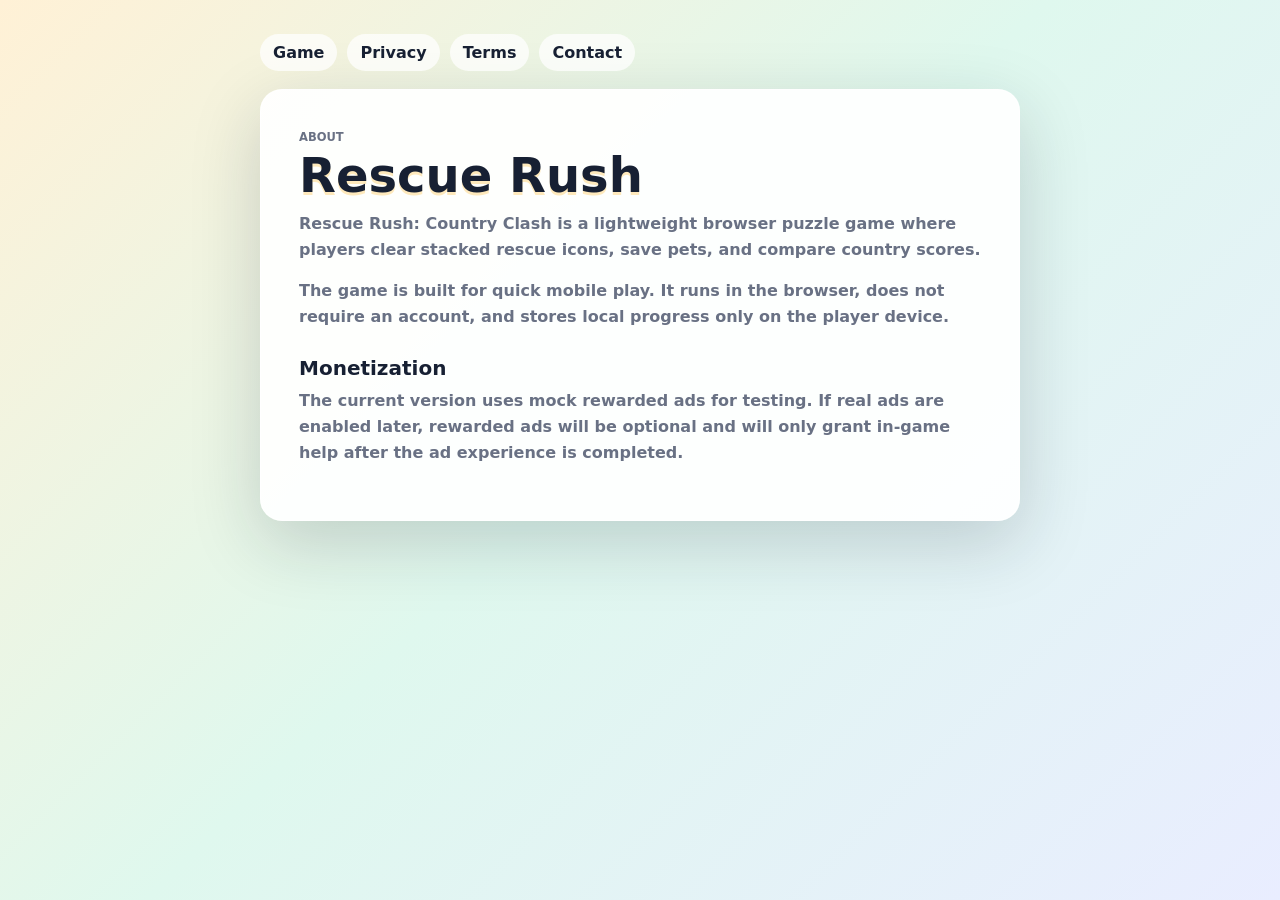
==== about.html @ 9eee454a "Add rewarded ad adapter and policy pages" ====
<!doctype html>
<html lang="en">
  <head>
    <meta charset="UTF-8" />
    <meta name="viewport" content="width=device-width, initial-scale=1.0" />
    <title>About Rescue Rush</title>
    <link rel="stylesheet" href="styles.css?v=20" />
  </head>
  <body class="legal-page">
    <main class="legal-shell">
      <nav class="legal-nav" aria-label="Site links">
        <a href="index.html">Game</a>
        <a href="privacy.html">Privacy</a>
        <a href="terms.html">Terms</a>
        <a href="contact.html">Contact</a>
      </nav>
      <article class="legal-card">
        <p class="eyebrow">About</p>
        <h1>Rescue Rush</h1>
        <p>
          Rescue Rush: Country Clash is a lightweight browser puzzle game where players clear stacked rescue icons,
          save pets, and compare country scores.
        </p>
        <p>
          The game is built for quick mobile play. It runs in the browser, does not require an account, and stores
          local progress only on the player device.
        </p>
        <h2>Monetization</h2>
        <p>
          The current version uses mock rewarded ads for testing. If real ads are enabled later, rewarded ads will be
          optional and will only grant in-game help after the ad experience is completed.
        </p>
      </article>
    </main>
  </body>
</html>
---- styles.css ----
:root {
  color-scheme: light;
  --ink: #172033;
  --muted: #697184;
  --paper: #fff7e9;
  --panel: #ffffff;
  --line: rgba(23, 32, 51, 0.11);
  --mint: #4ec4a0;
  --tomato: #ff5f58;
  --blue: #5577ff;
  --grape: #8b5cf6;
  --gold: #ffc247;
  --shadow: 0 22px 70px rgba(22, 30, 46, 0.18);
  font-family:
    "Fredoka", Inter, ui-sans-serif, system-ui, -apple-system, BlinkMacSystemFont, "Segoe UI", sans-serif;
}

* {
  box-sizing: border-box;
}

body {
  min-height: 100vh;
  margin: 0;
  background:
    linear-gradient(115deg, rgba(255, 194, 71, 0.3), transparent 34%),
    linear-gradient(245deg, rgba(85, 119, 255, 0.22), transparent 36%),
    repeating-linear-gradient(135deg, rgba(255, 255, 255, 0.22) 0 12px, transparent 12px 24px),
    linear-gradient(135deg, #fff1d6 0%, #dff8ee 46%, #ffe4ec 100%);
  color: var(--ink);
}

button,
select {
  font: inherit;
}

button {
  border: 0;
  border-radius: 12px;
  background: var(--ink);
  color: white;
  cursor: pointer;
  min-height: 42px;
  padding: 0 16px;
  font-weight: 800;
}

button:active {
  transform: translateY(1px);
}

.app-shell {
  width: min(860px, 100%);
  min-height: 100vh;
  margin: 0 auto;
  padding: 20px;
  display: grid;
  grid-template-columns: minmax(320px, 450px) minmax(280px, 330px);
  gap: 20px;
  align-items: center;
  justify-content: center;
}

.screen {
  background: rgba(255, 255, 255, 0.88);
  border: 1px solid rgba(255, 255, 255, 0.96);
  box-shadow: var(--shadow);
  backdrop-filter: blur(18px);
}

.game-screen {
  width: min(450px, 100%);
  min-height: 730px;
  border-radius: 30px;
  padding: 18px;
  display: flex;
  flex-direction: column;
  gap: 11px;
  position: relative;
  overflow: hidden;
}

.game-screen::before {
  content: "";
  position: absolute;
  inset: 0;
  background:
    linear-gradient(180deg, rgba(255, 255, 255, 0.72), transparent 34%),
    repeating-linear-gradient(90deg, rgba(255, 95, 88, 0.05) 0 10px, transparent 10px 20px);
  pointer-events: none;
}

.side-screen {
  border-radius: 22px;
  padding: 22px;
  display: grid;
  gap: 20px;
  position: relative;
}

.game-screen > *,
.side-screen > * {
  position: relative;
}

.top-bar,
.country-panel,
.preference-panel,
.status-row,
.actions,
.modal-actions {
  display: flex;
  align-items: center;
  justify-content: space-between;
  gap: 12px;
}

.header-actions {
  display: flex;
  gap: 8px;
  align-items: center;
}

.eyebrow {
  margin: 0 0 4px;
  color: var(--tomato);
  font-size: 0.72rem;
  font-weight: 900;
  letter-spacing: 0;
  text-transform: uppercase;
}

h1,
h2,
h3,
p {
  margin-top: 0;
}

h1 {
  margin-bottom: 0;
  font-size: 2.22rem;
  line-height: 1;
  letter-spacing: 0;
  text-shadow: 0 3px 0 rgba(255, 194, 71, 0.36);
}

h2 {
  margin-bottom: 8px;
  font-size: 1.75rem;
}

h3 {
  margin-bottom: 10px;
}

.compact-copy,
.rules {
  color: var(--muted);
  line-height: 1.5;
}

.brand-lockup {
  display: grid;
  gap: 2px;
}

.tagline {
  margin: 0;
  color: var(--muted);
  font-weight: 800;
  font-size: 0.84rem;
}

.live-heat {
  min-height: 30px;
  border: 2px solid rgba(23, 32, 51, 0.08);
  border-radius: 999px;
  background: linear-gradient(180deg, #fff7d8, #ffffff);
  box-shadow: inset 0 -4px 0 rgba(255, 194, 71, 0.18), 0 8px 18px rgba(23, 32, 51, 0.08);
  color: #5f3200;
  display: grid;
  place-items: center;
  font-size: 0.72rem;
  font-weight: 950;
}

.live-heat.pop {
  animation: badge-pop 420ms ease-out;
}

.icon-button {
  width: 48px;
  min-height: 48px;
  padding: 0;
  border-radius: 50%;
  background: linear-gradient(180deg, #ffffff, #e8f0ff);
  box-shadow: inset 0 -4px 0 rgba(23, 32, 51, 0.08), 0 9px 18px rgba(23, 32, 51, 0.12);
  color: var(--ink);
  font-size: 1.4rem;
}

.drawer-close {
  display: none;
}

.country-panel {
  padding: 11px 12px;
  border: 1px solid rgba(255, 255, 255, 0.86);
  border-radius: 16px;
  background: linear-gradient(135deg, rgba(255, 247, 233, 0.95), rgba(255, 255, 255, 0.9));
  box-shadow: inset 0 -3px 0 rgba(23, 32, 51, 0.05);
  font-weight: 800;
}

.preference-panel {
  padding: 9px 10px;
  border-radius: 16px;
  background: rgba(255, 255, 255, 0.58);
  border: 1px solid rgba(255, 255, 255, 0.86);
  box-shadow: inset 0 -3px 0 rgba(23, 32, 51, 0.04);
}

.preference-panel span {
  color: var(--muted);
  font-size: 0.76rem;
  font-weight: 900;
  text-transform: uppercase;
}

.theme-switcher {
  min-width: 0;
  display: flex;
  gap: 7px;
  justify-content: flex-end;
  flex-wrap: wrap;
}

.theme-chip {
  min-height: 34px;
  border-radius: 999px;
  padding: 0 11px;
  background: #edf4f1;
  color: var(--ink);
  box-shadow: inset 0 -3px 0 rgba(23, 32, 51, 0.07);
  font-size: 0.78rem;
}

.theme-chip.active {
  background: linear-gradient(180deg, #ff8f86, var(--tomato));
  color: white;
  box-shadow: inset 0 -4px 0 rgba(111, 24, 24, 0.16), 0 8px 18px rgba(255, 95, 88, 0.22);
}

.country-panel select {
  border: 1px solid rgba(23, 32, 51, 0.1);
  border-radius: 12px;
  background: white;
  color: var(--ink);
  min-height: 42px;
  padding: 0 14px;
  font-weight: 800;
}

.status-row {
  display: grid;
  grid-template-columns: repeat(3, 1fr);
}

.status-row div {
  border-radius: 16px;
  background: linear-gradient(180deg, #ffffff, #eaf8f1);
  border: 1px solid rgba(255, 255, 255, 0.86);
  box-shadow: inset 0 -4px 0 rgba(78, 196, 160, 0.12);
  padding: 8px 6px;
  text-align: center;
}

.status-row span {
  display: block;
  font-size: 1.15rem;
  font-weight: 900;
}

.status-row small {
  color: var(--muted);
  font-size: 0.72rem;
  font-weight: 800;
}

.board-wrap {
  flex: 1;
  min-height: 0;
  border-radius: 22px;
  background:
    linear-gradient(180deg, rgba(255, 255, 255, 0.9), rgba(255, 250, 239, 0.86)),
    repeating-linear-gradient(45deg, rgba(255, 194, 71, 0.2) 0 12px, rgba(78, 196, 160, 0.16) 12px 24px);
  border: 2px solid rgba(255, 255, 255, 0.96);
  box-shadow:
    inset 0 0 0 1px rgba(23, 32, 51, 0.08),
    inset 0 -14px 30px rgba(23, 32, 51, 0.05);
  overflow: hidden;
  position: relative;
}

.board-wrap.matching {
  animation: board-bump 260ms ease-out;
}

.board {
  position: relative;
  width: 100%;
  height: 100%;
  min-height: 430px;
  padding-top: 38px;
}

.board-banner {
  position: absolute;
  top: 12px;
  left: 12px;
  right: 12px;
  z-index: 20;
  display: flex;
  align-items: center;
  justify-content: space-between;
  gap: 10px;
  border-radius: 14px;
  background: rgba(255, 255, 255, 0.78);
  border: 1px solid rgba(255, 255, 255, 0.95);
  box-shadow: 0 8px 24px rgba(23, 32, 51, 0.08);
  padding: 8px 10px;
  backdrop-filter: blur(12px);
}

.board-banner span {
  border-radius: 999px;
  background: var(--tomato);
  color: white;
  padding: 5px 9px;
  font-size: 0.72rem;
  font-weight: 900;
}

.board-banner strong {
  min-width: 0;
  color: var(--ink);
  font-size: 0.78rem;
  line-height: 1.1;
}

.board-banner em {
  flex: 0 0 auto;
  border-radius: 999px;
  background: #172033;
  color: white;
  padding: 5px 9px;
  font-size: 0.68rem;
  font-style: normal;
  font-weight: 900;
  box-shadow: inset 0 -3px 0 rgba(255, 255, 255, 0.12);
}

.board-banner em.hot {
  background: linear-gradient(180deg, #8b5cf6, #5577ff);
  animation: badge-pop 420ms ease-out;
}

.tile {
  position: absolute;
  width: 60px;
  height: 60px;
  border: 3px solid rgba(255, 255, 255, 0.96);
  border-radius: 16px;
  display: grid;
  place-items: center;
  background:
    radial-gradient(circle at 28% 22%, rgba(255, 255, 255, 0.72), transparent 22px),
    linear-gradient(180deg, color-mix(in srgb, var(--tile-color), #ffffff 16%), var(--tile-color));
  box-shadow:
    0 8px 0 color-mix(in srgb, var(--tile-color), #172033 30%),
    0 15px 24px rgba(29, 39, 54, 0.2);
  color: #171b22;
  font-size: 1.75rem;
  user-select: none;
  transition:
    transform 160ms ease,
    opacity 160ms ease,
    filter 160ms ease,
    box-shadow 160ms ease;
}

.tile.picked {
  animation: picked 220ms ease-out;
}

.tile:not(.blocked) {
  cursor: pointer;
}

.tile:not(.blocked):hover {
  transform: translateY(-6px) scale(1.04) rotate(-1deg);
}

.tile.blocked {
  filter: saturate(0.5);
  opacity: 0.38;
}

.tile.hint {
  animation: pulse 700ms ease-in-out 2;
}

.tile.hot {
  animation: hot-tile 1250ms ease-in-out infinite;
}

.tile.endgame {
  opacity: 1;
  filter: saturate(1.08);
  transform: scale(1.04);
}

.hard-board .tile {
  width: 48px;
  height: 48px;
  border-radius: 12px;
  font-size: 1.3rem;
  border-width: 2px;
  box-shadow:
    0 7px 0 color-mix(in srgb, var(--tile-color), #172033 34%),
    0 12px 18px rgba(29, 39, 54, 0.2);
}

.hard-board .tile.blocked {
  opacity: 0.5;
  filter: saturate(0.45) brightness(0.82);
}

.match-toast {
  position: absolute;
  left: 50%;
  bottom: 104px;
  z-index: 40;
  transform: translateX(-50%);
  border-radius: 999px;
  background: linear-gradient(180deg, #ffffff, #fff3cf);
  color: #5f3200;
  box-shadow: 0 12px 30px rgba(23, 32, 51, 0.16);
  border: 1px solid rgba(255, 255, 255, 0.9);
  padding: 9px 16px;
  font-weight: 950;
  pointer-events: none;
  animation: toast-pop 900ms ease both;
}

.match-toast.hidden {
  display: none;
}

.burst {
  position: absolute;
  left: 50%;
  top: 56%;
  z-index: 35;
  transform: translate(-50%, -50%);
  pointer-events: none;
  font-size: 1.3rem;
  animation: burst-float 720ms ease-out forwards;
}

.tray {
  min-height: 78px;
  border: 4px solid #6a3a14;
  border-radius: 16px;
  background:
    linear-gradient(180deg, rgba(255, 222, 139, 0.42), transparent 42%),
    linear-gradient(180deg, #a86b2a, #6b3a14);
  padding: 9px 10px;
  display: grid;
  grid-template-columns: repeat(7, 1fr);
  gap: 6px;
  box-shadow:
    inset 0 7px 0 rgba(255, 255, 255, 0.12),
    inset 0 -9px 0 rgba(42, 20, 4, 0.28),
    0 8px 0 #3f220b,
    0 16px 26px rgba(23, 32, 51, 0.18);
  transition:
    border-color 180ms ease,
    box-shadow 180ms ease,
    transform 180ms ease;
}

.tray.warm {
  border-color: rgba(255, 194, 71, 0.72);
  box-shadow: inset 0 4px 18px rgba(23, 32, 51, 0.06), 0 0 0 4px rgba(255, 194, 71, 0.18);
}

.tray.danger {
  border-color: rgba(255, 95, 88, 0.85);
  box-shadow: inset 0 4px 18px rgba(23, 32, 51, 0.06), 0 0 0 5px rgba(255, 95, 88, 0.18);
  animation: tray-warning 760ms ease-in-out infinite;
}

.tray-label {
  margin: 1px 2px -4px;
  color: var(--muted);
  font-size: 0.74rem;
  font-weight: 900;
  text-align: center;
}

.tray-slot {
  min-width: 0;
  border: 2px dashed rgba(63, 34, 11, 0.32);
  border-radius: 10px;
  background: rgba(74, 35, 8, 0.26);
  display: grid;
  place-items: center;
  aspect-ratio: 1;
}

.tray-tile {
  width: 100%;
  height: 100%;
  border-radius: 12px;
  display: grid;
  place-items: center;
  background:
    radial-gradient(circle at 30% 22%, rgba(255, 255, 255, 0.72), transparent 18px),
    var(--tile-color);
  box-shadow: inset 0 -4px 0 rgba(23, 32, 51, 0.12);
  font-size: 1.45rem;
  font-weight: 900;
}

.rescue-bench {
  min-height: 34px;
  margin-top: -5px;
  display: grid;
  grid-template-columns: repeat(3, 44px);
  justify-content: center;
  gap: 8px;
  opacity: 0.42;
}

.rescue-bench.active {
  opacity: 1;
}

.bench-slot {
  width: 44px;
  height: 34px;
  border-radius: 11px;
  border: 2px solid rgba(23, 32, 51, 0.1);
  background: rgba(255, 255, 255, 0.64);
  display: grid;
  place-items: center;
  box-shadow: inset 0 -4px 0 rgba(23, 32, 51, 0.08);
  font-size: 1.25rem;
}

.actions {
  display: grid;
  grid-template-columns: repeat(3, 1fr);
  gap: 9px;
}

.tool-button {
  min-height: 58px;
  padding: 5px 4px;
  border-radius: 13px;
  background: linear-gradient(180deg, #2da8ff, #0c68b8);
  box-shadow: inset 0 -5px 0 rgba(0, 42, 83, 0.34), 0 7px 0 rgba(23, 32, 51, 0.12);
  display: grid;
  place-items: center;
  gap: 1px;
  font-size: 0.78rem;
  text-shadow: 0 2px 0 rgba(0, 0, 0, 0.24);
  position: relative;
}

.tool-button span {
  font-size: 1.35rem;
  line-height: 1;
  color: #ffd84d;
}

.tool-button em {
  position: absolute;
  top: -9px;
  right: -7px;
  width: 25px;
  height: 25px;
  display: grid;
  place-items: center;
  border-radius: 50%;
  background: #05070c;
  color: white;
  font-size: 0.76rem;
  font-style: normal;
  box-shadow: 0 3px 0 rgba(23, 32, 51, 0.18);
}

.tool-button.empty {
  filter: saturate(0.68);
}

.metrics-strip {
  display: grid;
  grid-template-columns: repeat(4, 1fr);
  gap: 7px;
  border-radius: 16px;
  background: rgba(255, 255, 255, 0.62);
  border: 1px solid rgba(255, 255, 255, 0.86);
  padding: 7px;
}

.metrics-strip div {
  min-width: 0;
  border-radius: 12px;
  background: linear-gradient(180deg, #ffffff, #f1f7f4);
  padding: 7px 4px;
  text-align: center;
  box-shadow: inset 0 -3px 0 rgba(23, 32, 51, 0.04);
}

.metrics-strip strong {
  display: block;
  font-size: 0.98rem;
}

.metrics-strip span {
  display: block;
  color: var(--muted);
  font-size: 0.64rem;
  font-weight: 950;
  text-transform: uppercase;
}

.site-footer {
  display: flex;
  justify-content: center;
  gap: 12px;
  flex-wrap: wrap;
  color: var(--muted);
  font-size: 0.72rem;
  font-weight: 800;
}

.site-footer a {
  color: inherit;
  text-decoration: none;
}

.site-footer a:hover {
  color: var(--ink);
}

.leaderboard-tabs {
  display: grid;
  grid-template-columns: repeat(3, 1fr);
  gap: 7px;
  margin-bottom: 9px;
}

.leader-tab {
  min-height: 36px;
  padding: 0 8px;
  border: 2px solid rgba(23, 32, 51, 0.1);
  border-radius: 10px;
  background: white;
  color: var(--ink);
  box-shadow: inset 0 -3px 0 rgba(23, 32, 51, 0.06);
  font-size: 0.76rem;
}

.leader-tab.active {
  background: #080b12;
  color: #fff457;
  border-color: #080b12;
}

.leaderboard {
  display: grid;
  gap: 8px;
  margin: 0;
  padding: 0;
  list-style: none;
}

.leaderboard li {
  display: grid;
  grid-template-columns: 1fr auto;
  gap: 10px;
  border: 2px solid rgba(23, 32, 51, 0.1);
  border-radius: 12px;
  padding: 8px;
  background: linear-gradient(180deg, white, #f7fbf9);
  box-shadow: inset 0 -3px 0 rgba(23, 32, 51, 0.04);
  font-weight: 850;
}

.leaderboard li.you {
  background: linear-gradient(180deg, #fff457, #ffd84d);
  border-color: #111827;
}

.leaderboard strong {
  min-width: 0;
  display: grid;
  grid-template-columns: 26px 34px 1fr;
  align-items: center;
  gap: 6px;
}

.leaderboard b {
  font-size: 1.05rem;
}

.leaderboard i {
  width: 32px;
  height: 32px;
  display: grid;
  place-items: center;
  border-radius: 50%;
  background: #eef6ff;
  font-style: normal;
}

.leaderboard small {
  display: block;
  color: #2574da;
  font-size: 0.66rem;
  line-height: 1.1;
}

.leaderboard em {
  align-self: center;
  border-radius: 999px;
  background: #080b12;
  color: white;
  padding: 4px 8px;
  font-style: normal;
  font-size: 0.78rem;
}

.player-rank {
  border-radius: 12px;
  background: #080b12;
  color: white;
  padding: 10px 12px;
  font-size: 0.8rem;
  font-weight: 900;
  text-align: center;
}

.rules {
  margin: 0;
  padding-left: 20px;
}

.modal {
  position: fixed;
  inset: 0;
  z-index: 120;
  background: rgba(18, 24, 34, 0.48);
  display: grid;
  place-items: center;
  padding: 18px;
}

.modal.hidden {
  display: none;
}

.modal-card {
  width: min(420px, 100%);
  border-radius: 22px;
  background: white;
  box-shadow: var(--shadow);
  padding: 22px;
  border: 1px solid rgba(255, 255, 255, 0.9);
}

.tool-card {
  border: 4px solid #111827;
}

.tool-preview {
  min-height: 72px;
  margin: 12px 0;
  border-radius: 16px;
  background: linear-gradient(180deg, #fff7d8, #ffffff);
  border: 2px solid rgba(23, 32, 51, 0.12);
  display: grid;
  place-items: center;
  color: #111827;
  font-size: 1.4rem;
  font-weight: 950;
}

.ad-card {
  border: 4px solid #111827;
}

.ad-progress {
  height: 12px;
  margin: 16px 0;
  overflow: hidden;
  border-radius: 999px;
  background: #edf4f1;
  box-shadow: inset 0 2px 4px rgba(23, 32, 51, 0.12);
}

.ad-progress span {
  display: block;
  width: 0;
  height: 100%;
  border-radius: inherit;
  background: linear-gradient(90deg, var(--gold), var(--tomato), var(--blue));
  transition: width 120ms linear;
}

.modal-card pre {
  overflow: auto;
  white-space: pre-wrap;
  border-radius: 10px;
  background: #f1f5f4;
  padding: 12px;
  color: #1d2736;
  font: 800 0.9rem/1.45 ui-monospace, SFMono-Regular, Menlo, Consolas, monospace;
}

.result-stats {
  display: grid;
  grid-template-columns: repeat(3, 1fr);
  gap: 8px;
  margin: 12px 0;
}

.result-stats div {
  border-radius: 12px;
  background: linear-gradient(180deg, #ffffff, #edf7f2);
  border: 1px solid rgba(23, 32, 51, 0.08);
  padding: 9px 6px;
  text-align: center;
}

.result-stats strong {
  display: block;
  font-size: 1rem;
}

.result-stats span {
  color: var(--muted);
  font-size: 0.7rem;
  font-weight: 900;
}

.modal-actions {
  display: grid;
  grid-template-columns: 1fr 1fr;
}

.btn-premium {
  grid-column: 1 / -1;
  min-height: 50px;
  background: linear-gradient(180deg, #ffdf76, #ff8f43);
  color: #251205;
  box-shadow: inset 0 -5px 0 rgba(116, 53, 0, 0.2), 0 12px 26px rgba(255, 143, 67, 0.25);
}

.btn-premium:disabled {
  cursor: wait;
  filter: saturate(0.7);
  opacity: 0.86;
}

.drawer-backdrop {
  display: none;
}

.legal-page {
  background: linear-gradient(135deg, #fff1d6 0%, #dff8ee 48%, #e9edff 100%);
}

.legal-shell {
  width: min(760px, calc(100% - 28px));
  margin: 0 auto;
  padding: 34px 0 46px;
}

.legal-card {
  border-radius: 22px;
  background: rgba(255, 255, 255, 0.92);
  border: 1px solid rgba(255, 255, 255, 0.96);
  box-shadow: var(--shadow);
  padding: clamp(22px, 4vw, 38px);
}

.legal-card h1 {
  margin-bottom: 12px;
  font-size: clamp(2rem, 6vw, 3rem);
}

.legal-card h2 {
  margin-top: 26px;
  font-size: 1.25rem;
}

.legal-card p,
.legal-card li {
  color: var(--muted);
  line-height: 1.62;
  font-weight: 650;
}

.legal-nav {
  display: flex;
  gap: 10px;
  flex-wrap: wrap;
  margin: 0 0 18px;
}

.legal-nav a {
  border-radius: 999px;
  background: rgba(255, 255, 255, 0.74);
  color: var(--ink);
  padding: 9px 13px;
  text-decoration: none;
  font-weight: 900;
}

@keyframes pulse {
  50% {
    transform: translateY(-7px) scale(1.08);
    box-shadow: 0 0 0 5px rgba(240, 108, 85, 0.22), 0 15px 28px rgba(29, 39, 54, 0.2);
  }
}

@keyframes hot-tile {
  0%,
  100% {
    transform: translateY(0) scale(1);
    box-shadow:
      0 8px 0 color-mix(in srgb, var(--tile-color), #172033 30%),
      0 15px 24px rgba(29, 39, 54, 0.2);
  }
  50% {
    transform: translateY(-7px) scale(1.06);
    box-shadow:
      0 8px 0 color-mix(in srgb, var(--tile-color), #172033 30%),
      0 0 0 5px rgba(255, 194, 71, 0.32),
      0 18px 30px rgba(29, 39, 54, 0.2);
  }
}

@keyframes tray-warning {
  50% {
    transform: translateY(-1px);
  }
}

@keyframes badge-pop {
  35% {
    transform: scale(1.12);
  }
}

@keyframes picked {
  40% {
    transform: translateY(-8px) scale(1.12);
  }
}

@keyframes toast-pop {
  0% {
    opacity: 0;
    transform: translate(-50%, 12px) scale(0.86);
  }
  18%,
  70% {
    opacity: 1;
    transform: translate(-50%, 0) scale(1);
  }
  100% {
    opacity: 0;
    transform: translate(-50%, -14px) scale(0.96);
  }
}

@keyframes board-bump {
  35% {
    transform: scale(1.012);
  }
}

@keyframes burst-float {
  0% {
    opacity: 0;
    transform: translate(-50%, 8px) scale(0.6) rotate(-8deg);
  }
  22% {
    opacity: 1;
  }
  100% {
    opacity: 0;
    transform: translate(calc(-50% + var(--burst-x)), -82px) scale(1.16) rotate(16deg);
  }
}

@media (max-width: 820px) {
  .app-shell {
    min-height: auto;
    padding: 10px;
    grid-template-columns: 1fr;
    align-items: start;
    justify-items: center;
  }

  .game-screen {
    min-height: calc(100vh - 20px);
    border-radius: 20px;
    gap: 8px;
  }

  .board {
    min-height: 390px;
  }

  .metrics-strip {
    display: none;
  }

  .tray {
    min-height: 68px;
    padding: 7px 8px;
  }

  .tool-button {
    min-height: 52px;
  }

  .side-screen {
    position: fixed;
    inset: auto 10px 10px 10px;
    z-index: 80;
    max-height: min(72vh, 620px);
    overflow: auto;
    border-radius: 20px;
    transform: translateY(calc(100% + 24px));
    transition: transform 220ms ease;
  }

  .side-screen.open {
    transform: translateY(0);
  }

  .drawer-close {
    position: absolute;
    top: 12px;
    right: 12px;
    display: grid;
    place-items: center;
    width: 38px;
    min-height: 38px;
    padding: 0;
    border-radius: 50%;
    background: #eef4f1;
    color: var(--ink);
    font-size: 1.4rem;
  }

  .drawer-backdrop {
    position: fixed;
    inset: 0;
    z-index: 70;
    display: block;
    background: rgba(18, 24, 34, 0.34);
  }

  .drawer-backdrop.hidden {
    display: none;
  }
}

@media (max-width: 390px) {
  .game-screen {
    padding: 12px;
  }

  h1 {
    font-size: 1.65rem;
  }

  .tile {
    width: 50px;
    height: 50px;
    font-size: 1.45rem;
  }

  .preference-panel {
    align-items: flex-start;
    flex-direction: column;
  }

  .theme-switcher {
    width: 100%;
    justify-content: flex-start;
  }
}
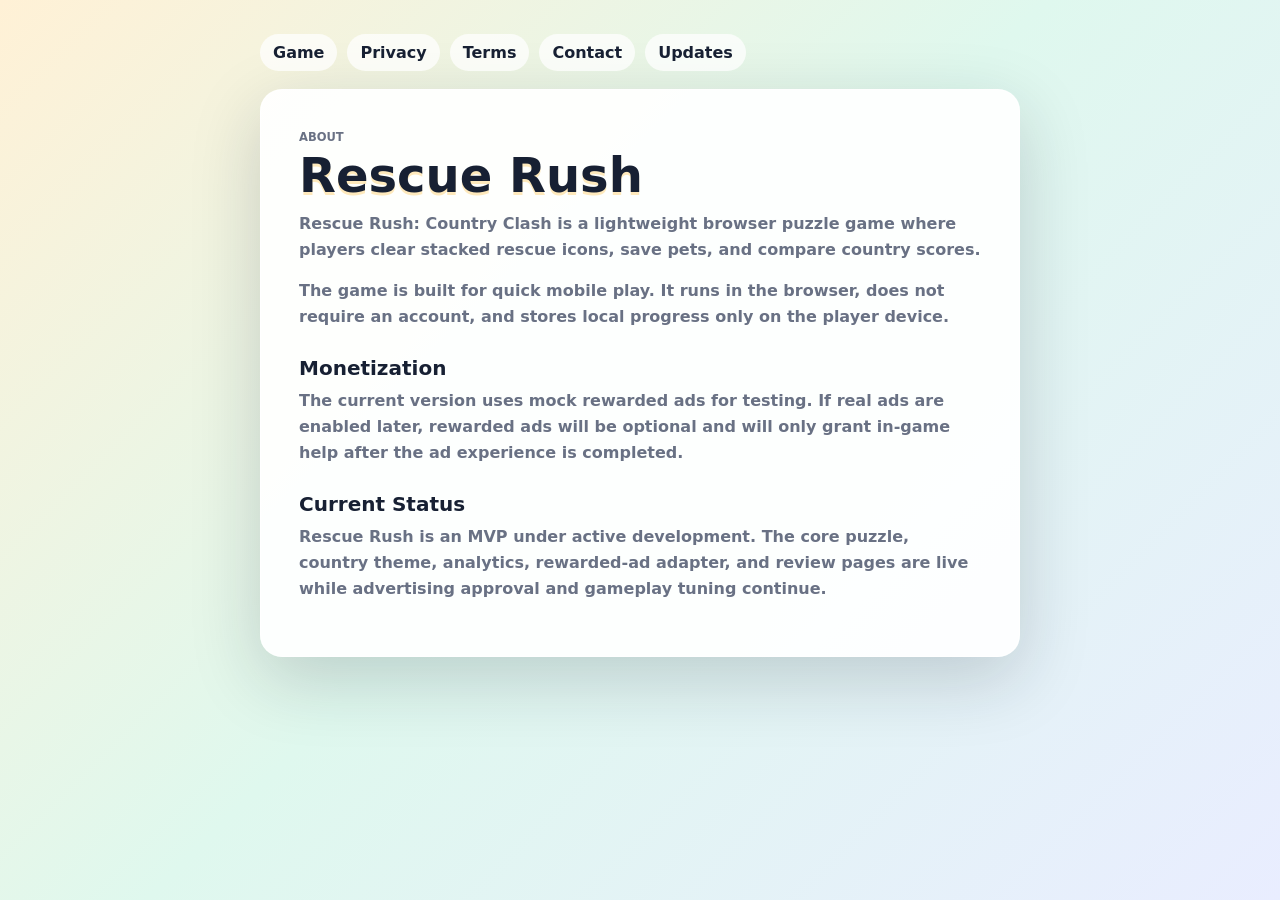
==== commit 82f65855: "Strengthen review content and policies" ====
--- a/about.html
+++ b/about.html
@@ -4,7 +4,12 @@
     <meta charset="UTF-8" />
     <meta name="viewport" content="width=device-width, initial-scale=1.0" />
     <title>About Rescue Rush</title>
-    <link rel="stylesheet" href="styles.css?v=20" />
+    <script
+      async
+      src="https://pagead2.googlesyndication.com/pagead/js/adsbygoogle.js?client=ca-pub-4676489831244915"
+      crossorigin="anonymous"
+    ></script>
+    <link rel="stylesheet" href="styles.css?v=21" />
   </head>
   <body class="legal-page">
     <main class="legal-shell">
@@ -13,6 +18,7 @@
         <a href="privacy.html">Privacy</a>
         <a href="terms.html">Terms</a>
         <a href="contact.html">Contact</a>
+        <a href="changelog.html">Updates</a>
       </nav>
       <article class="legal-card">
         <p class="eyebrow">About</p>
@@ -30,6 +36,11 @@
           The current version uses mock rewarded ads for testing. If real ads are enabled later, rewarded ads will be
           optional and will only grant in-game help after the ad experience is completed.
         </p>
+        <h2>Current Status</h2>
+        <p>
+          Rescue Rush is an MVP under active development. The core puzzle, country theme, analytics, rewarded-ad
+          adapter, and review pages are live while advertising approval and gameplay tuning continue.
+        </p>
       </article>
     </main>
   </body>
--- a/styles.css
+++ b/styles.css
@@ -882,6 +882,75 @@
   display: none;
 }
 
+.content-shell {
+  width: min(960px, calc(100% - 28px));
+  margin: 0 auto;
+  padding: 18px 0 56px;
+}
+
+.content-hero,
+.content-grid article,
+.faq-section {
+  border-radius: 22px;
+  background: rgba(255, 255, 255, 0.82);
+  border: 1px solid rgba(255, 255, 255, 0.94);
+  box-shadow: 0 18px 48px rgba(23, 32, 51, 0.1);
+}
+
+.content-hero {
+  padding: clamp(22px, 4vw, 34px);
+  margin-bottom: 16px;
+}
+
+.content-hero h2 {
+  max-width: 760px;
+  font-size: clamp(1.8rem, 5vw, 3rem);
+  line-height: 1.03;
+}
+
+.content-hero p {
+  max-width: 760px;
+  color: var(--muted);
+  font-weight: 700;
+  line-height: 1.6;
+}
+
+.content-grid {
+  display: grid;
+  grid-template-columns: repeat(3, 1fr);
+  gap: 14px;
+}
+
+.content-grid article {
+  padding: 18px;
+}
+
+.content-grid p,
+.faq-section p {
+  color: var(--muted);
+  font-weight: 700;
+  line-height: 1.55;
+}
+
+.faq-section {
+  margin-top: 16px;
+  padding: 22px;
+}
+
+.faq-section details {
+  border-top: 1px solid rgba(23, 32, 51, 0.09);
+  padding: 13px 0;
+}
+
+.faq-section details:last-child {
+  padding-bottom: 0;
+}
+
+.faq-section summary {
+  cursor: pointer;
+  font-weight: 950;
+}
+
 .legal-page {
   background: linear-gradient(135deg, #fff1d6 0%, #dff8ee 48%, #e9edff 100%);
 }
@@ -1032,6 +1101,10 @@
 
   .metrics-strip {
     display: none;
+  }
+
+  .content-grid {
+    grid-template-columns: 1fr;
   }
 
   .tray {
